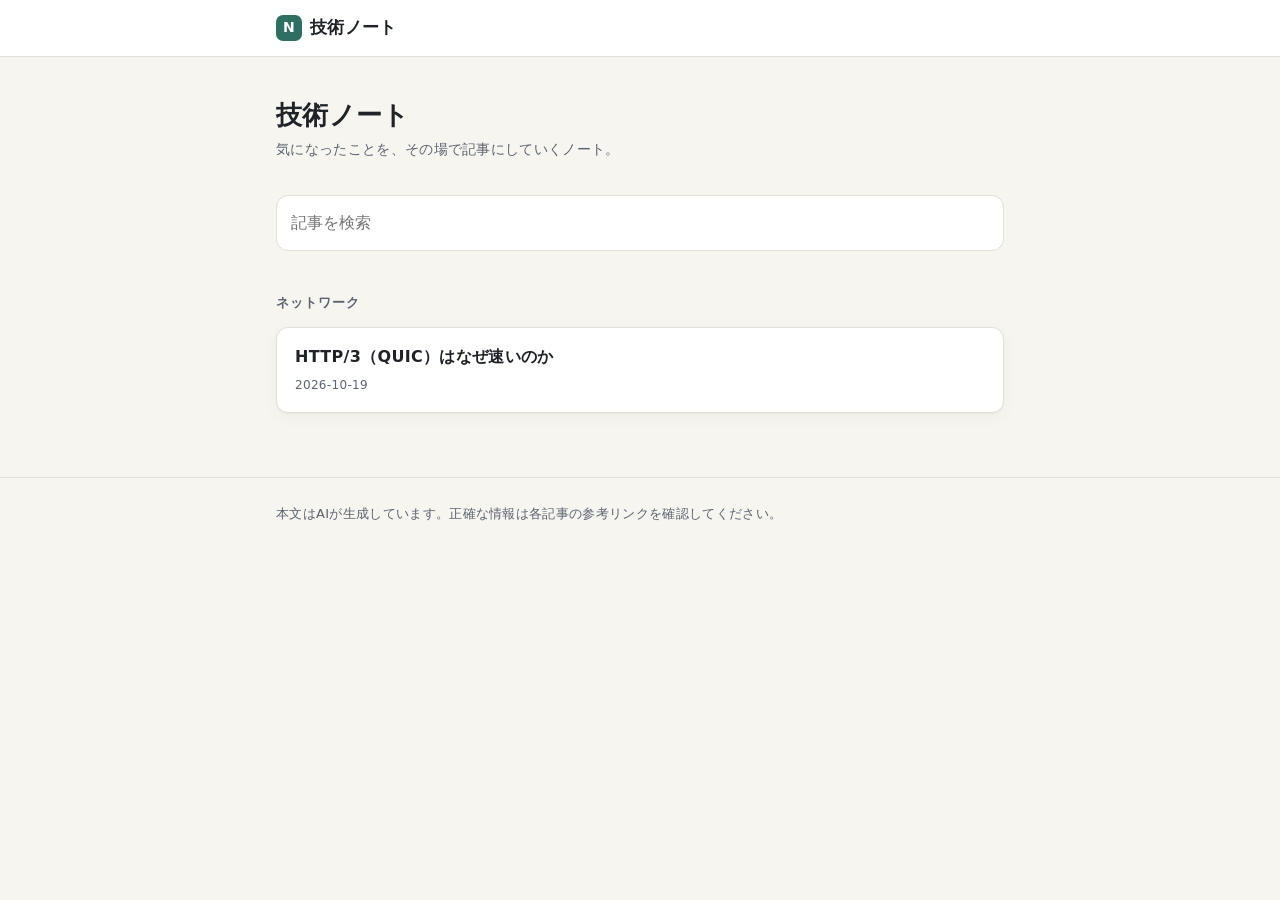
==== index.html @ 949f7abf "技術ノートの初期セットアップとサンプル記事 Co-Authored-By: Claude Opus 5.5 <noreply@anthropic.com> Claude-Session: https:" ====
<!doctype html>
<html lang="ja">
<head>
  <meta charset="utf-8">
  <meta name="viewport" content="width=device-width, initial-scale=1">
  <title>技術ノート</title>
  <meta name="description" content="気になったことをその場で記事にしていく技術ノート。">
  <link rel="stylesheet" href="styles/site.css">
</head>
<body>
  <header class="site-header">
    <div class="wrap">
      <a class="site-title" href="index.html"><span class="mark">N</span>技術ノート</a>
    </div>
  </header>

  <main class="wrap">
    <section class="hero">
      <h1>技術ノート</h1>
      <p>気になったことを、その場で記事にしていくノート。</p>
    </section>

    <input class="search" type="search" placeholder="記事を検索" aria-label="記事を検索" id="search">

    <!-- 記事一覧：カテゴリごとに section を作り、新しい記事を ul の先頭に追加する -->
    <section class="category">
      <h2>ネットワーク</h2>
      <ul class="cards">
        <li class="card">
          <a href="network/http3-quic.html">
            <div class="q">HTTP/3（QUIC）はなぜ速いのか</div>
            <div class="meta">2026-10-19</div>
          </a>
        </li>
      </ul>
    </section>

    <p class="empty" id="empty" hidden>該当する記事がありません。</p>
  </main>

  <footer class="site-footer">
    <div class="wrap">本文はAIが生成しています。正確な情報は各記事の参考リンクを確認してください。</div>
  </footer>

  <script>
    const input = document.getElementById('search');
    const empty = document.getElementById('empty');
    input.addEventListener('input', () => {
      const q = input.value.trim().toLowerCase();
      let total = 0;
      document.querySelectorAll('.category').forEach((cat) => {
        let shown = 0;
        cat.querySelectorAll('.card').forEach((card) => {
          const hit = card.textContent.toLowerCase().includes(q);
          card.hidden = !hit;
          if (hit) shown++;
        });
        cat.hidden = shown === 0;
        total += shown;
      });
      empty.hidden = total > 0;
    });
  </script>
</body>
</html>
---- styles/site.css ----
/* ===== Tokens ===== */
:root {
  --bg: #f7f5f0;
  --surface: #ffffff;
  --surface-2: #f0ede6;
  --text: #1f2328;
  --text-muted: #5c6370;
  --border: #e3dfd6;
  --accent: #2f6f62;
  --accent-soft: #e2efeb;
  --warn: #9a5b13;
  --warn-soft: #fbf0df;
  --code-bg: #1f2430;
  --code-text: #e6e6e6;
  --radius: 12px;
  --shadow: 0 1px 2px rgba(0, 0, 0, .04), 0 4px 16px rgba(0, 0, 0, .04);
  --font: "Hiragino Sans", "Hiragino Kaku Gothic ProN", "Noto Sans JP", "Yu Gothic UI", system-ui, sans-serif;
  --mono: ui-monospace, "SFMono-Regular", Menlo, Consolas, monospace;
  color-scheme: light;
}

@media (prefers-color-scheme: dark) {
  :root {
    --bg: #15171b;
    --surface: #1d2025;
    --surface-2: #252930;
    --text: #e7e9ec;
    --text-muted: #9aa3ad;
    --border: #2f343c;
    --accent: #6cc3ad;
    --accent-soft: #1d3530;
    --warn: #e0a85c;
    --warn-soft: #34291a;
    --code-bg: #0f1115;
    --shadow: none;
    color-scheme: dark;
  }
}

/* ===== Base ===== */
*, *::before, *::after { box-sizing: border-box; }

html { -webkit-text-size-adjust: 100%; }

body {
  margin: 0;
  background: var(--bg);
  color: var(--text);
  font-family: var(--font);
  font-size: 16px;
  line-height: 1.85;
  letter-spacing: .02em;
}

a { color: var(--accent); text-underline-offset: 3px; }

img, svg { max-width: 100%; height: auto; }

.wrap {
  max-width: 760px;
  margin: 0 auto;
  padding: 0 16px;
}

/* ===== Site header / footer ===== */
.site-header {
  border-bottom: 1px solid var(--border);
  background: var(--surface);
}
.site-header .wrap {
  display: flex;
  align-items: center;
  justify-content: space-between;
  height: 56px;
}
.site-title {
  font-weight: 700;
  font-size: 17px;
  color: var(--text);
  text-decoration: none;
  display: flex;
  align-items: center;
  gap: 8px;
}
.site-title .mark {
  display: inline-grid;
  place-items: center;
  width: 26px;
  height: 26px;
  border-radius: 7px;
  background: var(--accent);
  color: var(--surface);
  font-size: 14px;
}
.site-footer {
  margin-top: 64px;
  padding: 24px 0 40px;
  border-top: 1px solid var(--border);
  color: var(--text-muted);
  font-size: 13px;
}

/* ===== Index ===== */
.hero { padding: 40px 0 8px; }
.hero h1 { margin: 0 0 4px; font-size: 26px; line-height: 1.4; }
.hero p { margin: 0; color: var(--text-muted); font-size: 14px; }

.search {
  width: 100%;
  margin: 24px 0 8px;
  padding: 12px 14px;
  font: inherit;
  font-size: 16px;
  color: var(--text);
  background: var(--surface);
  border: 1px solid var(--border);
  border-radius: var(--radius);
  outline: none;
}
.search:focus { border-color: var(--accent); }

.category { margin-top: 32px; }
.category h2 {
  margin: 0 0 12px;
  font-size: 13px;
  font-weight: 700;
  letter-spacing: .08em;
  color: var(--text-muted);
}
.cards { list-style: none; margin: 0; padding: 0; display: grid; gap: 10px; }
.card a {
  display: block;
  padding: 16px 18px;
  background: var(--surface);
  border: 1px solid var(--border);
  border-radius: var(--radius);
  box-shadow: var(--shadow);
  color: var(--text);
  text-decoration: none;
  transition: border-color .15s;
}
.card a:hover { border-color: var(--accent); }
.card .q { font-weight: 700; line-height: 1.6; }
.card .meta { margin-top: 4px; font-size: 12px; color: var(--text-muted); }
.empty { color: var(--text-muted); font-size: 14px; }

/* ===== Article ===== */
.article { padding: 32px 0 0; }

.breadcrumb { font-size: 13px; color: var(--text-muted); }
.breadcrumb a { color: var(--text-muted); }

.article h1 { margin: 12px 0 8px; font-size: 26px; line-height: 1.45; }
.article-meta {
  display: flex;
  flex-wrap: wrap;
  gap: 8px 12px;
  align-items: center;
  font-size: 13px;
  color: var(--text-muted);
}
.chip {
  display: inline-block;
  padding: 2px 10px;
  border-radius: 999px;
  background: var(--accent-soft);
  color: var(--accent);
  font-size: 12px;
  font-weight: 700;
}

/* 元の質問 */
.question {
  margin: 24px 0 0;
  padding: 14px 16px;
  border-radius: var(--radius);
  background: var(--surface-2);
  font-size: 15px;
}
.question::before {
  content: "Q";
  display: inline-grid;
  place-items: center;
  width: 22px;
  height: 22px;
  margin-right: 8px;
  border-radius: 50%;
  background: var(--text);
  color: var(--bg);
  font-size: 12px;
  font-weight: 700;
  vertical-align: 1px;
}

/* 結論 */
.tldr {
  margin: 16px 0 0;
  padding: 18px 20px;
  border: 1px solid var(--accent);
  border-radius: var(--radius);
  background: var(--accent-soft);
}
.article .tldr h2 {
  margin: 0 0 6px;
  font-size: 14px;
  color: var(--accent);
  border: 0;
  padding: 0;
}
.tldr ul { margin: 0; padding-left: 1.2em; }

.article h2 {
  margin: 48px 0 12px;
  padding-bottom: 8px;
  border-bottom: 1px solid var(--border);
  font-size: 21px;
  line-height: 1.5;
}
.article h3 { margin: 32px 0 8px; font-size: 17px; }
.article p { margin: 12px 0; }
.article ul, .article ol { padding-left: 1.4em; }
.article li { margin: 4px 0; }

.article code {
  padding: 1px 6px;
  border-radius: 6px;
  background: var(--surface-2);
  font-family: var(--mono);
  font-size: .88em;
}
.article pre {
  overflow-x: auto;
  padding: 16px;
  border-radius: var(--radius);
  background: var(--code-bg);
  color: var(--code-text);
  font-size: 13.5px;
  line-height: 1.6;
}
.article pre code { padding: 0; background: none; color: inherit; font-size: inherit; }

/* 図 */
.figure {
  margin: 24px 0;
  padding: 20px 16px 14px;
  background: var(--surface);
  border: 1px solid var(--border);
  border-radius: var(--radius);
}
.figure svg { display: block; width: 100%; }
.figure figcaption {
  margin-top: 10px;
  text-align: center;
  font-size: 13px;
  color: var(--text-muted);
}
.figure .label { fill: var(--text); font-size: 13px; font-family: var(--font); }
.figure .sub { fill: var(--text-muted); font-size: 11px; font-family: var(--font); }
.figure .box { fill: var(--surface-2); stroke: var(--border); }
.figure .box-accent { fill: var(--accent-soft); stroke: var(--accent); }
.figure .line { stroke: var(--text-muted); stroke-width: 1.5; fill: none; }
.figure .line-accent { stroke: var(--accent); stroke-width: 2; fill: none; }
.figure .line-warn { stroke: var(--warn); stroke-width: 2; fill: none; }
.figure .fill-accent { fill: var(--accent); }
.figure .fill-warn { fill: var(--warn); }
.figure .fill-muted { fill: var(--text-muted); }

/* 補足・注意 */
.note, .caution {
  margin: 20px 0;
  padding: 14px 16px;
  border-left: 4px solid var(--accent);
  border-radius: 0 var(--radius) var(--radius) 0;
  background: var(--accent-soft);
  font-size: 15px;
}
.caution { border-color: var(--warn); background: var(--warn-soft); }
.note strong, .caution strong { display: block; margin-bottom: 2px; }

/* 表 */
.table-wrap { overflow-x: auto; margin: 20px 0; }
.article table {
  width: 100%;
  border-collapse: collapse;
  font-size: 14px;
  background: var(--surface);
  border-radius: var(--radius);
  overflow: hidden;
}
.article th, .article td {
  padding: 10px 12px;
  border-bottom: 1px solid var(--border);
  text-align: left;
  vertical-align: top;
}
.article th { background: var(--surface-2); font-weight: 700; white-space: nowrap; }
.article td:first-child { white-space: nowrap; font-weight: 700; }

/* 参考 */
.references {
  margin-top: 48px;
  padding: 18px 20px;
  border: 1px solid var(--border);
  border-radius: var(--radius);
  background: var(--surface);
  font-size: 14px;
}
.article .references h2 { margin: 0 0 8px; padding: 0; border: 0; font-size: 15px; }
.references ol { margin: 0; padding-left: 1.4em; }
.references li { word-break: break-all; }

.back { margin-top: 32px; font-size: 14px; }
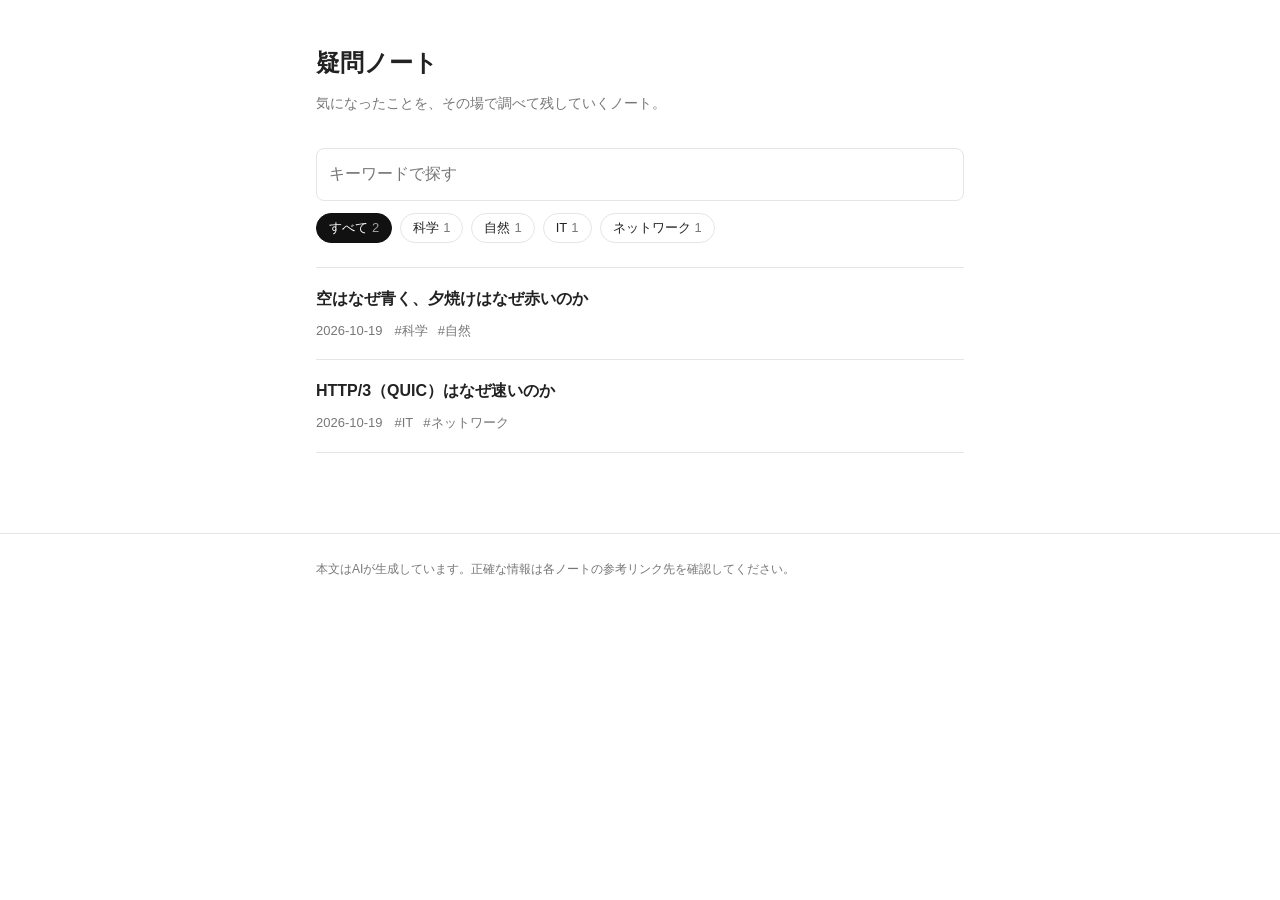
==== commit 7afd850d: "汎用の疑問ノートに変更、タグ絞り込みとシンプルなデザインに刷新 Co-Authored-By: Claude Opus 5.5 <noreply@anthropic.com> Claude-Sessi" ====
--- a/index.html
+++ b/index.html
@@ -3,63 +3,103 @@
 <head>
   <meta charset="utf-8">
   <meta name="viewport" content="width=device-width, initial-scale=1">
-  <title>技術ノート</title>
-  <meta name="description" content="気になったことをその場で記事にしていく技術ノート。">
+  <title>疑問ノート</title>
+  <meta name="description" content="気になったことを、その場で調べて残していくノート。">
   <link rel="stylesheet" href="styles/site.css">
 </head>
 <body>
-  <header class="site-header">
-    <div class="wrap">
-      <a class="site-title" href="index.html"><span class="mark">N</span>技術ノート</a>
-    </div>
-  </header>
-
   <main class="wrap">
-    <section class="hero">
-      <h1>技術ノート</h1>
-      <p>気になったことを、その場で記事にしていくノート。</p>
+    <section class="intro">
+      <h1>疑問ノート</h1>
+      <p>気になったことを、その場で調べて残していくノート。</p>
     </section>
 
-    <input class="search" type="search" placeholder="記事を検索" aria-label="記事を検索" id="search">
+    <input class="search" type="search" id="search" placeholder="キーワードで探す" aria-label="キーワードで探す">
+    <div class="tag-filter" id="tag-filter" aria-label="タグで絞り込む"></div>
 
-    <!-- 記事一覧：カテゴリごとに section を作り、新しい記事を ul の先頭に追加する -->
-    <section class="category">
-      <h2>ネットワーク</h2>
-      <ul class="cards">
-        <li class="card">
-          <a href="network/http3-quic.html">
-            <div class="q">HTTP/3（QUIC）はなぜ速いのか</div>
-            <div class="meta">2026-10-19</div>
-          </a>
-        </li>
-      </ul>
-    </section>
+    <!--
+      記事一覧。新しい記事を ul の先頭に追加する。
+      data-tags にはカンマ区切りでタグを書く（記事ページのタグと揃える）。
+    -->
+    <ul class="note-list" id="note-list">
+      <li data-tags="科学,自然">
+        <a class="title" href="notes/why-sky-is-blue.html">空はなぜ青く、夕焼けはなぜ赤いのか</a>
+        <div class="meta"><time datetime="2026-10-19">2026-10-19</time><span class="tags"></span></div>
+      </li>
+      <li data-tags="IT,ネットワーク">
+        <a class="title" href="notes/http3-quic.html">HTTP/3（QUIC）はなぜ速いのか</a>
+        <div class="meta"><time datetime="2026-10-19">2026-10-19</time><span class="tags"></span></div>
+      </li>
+    </ul>
 
-    <p class="empty" id="empty" hidden>該当する記事がありません。</p>
+    <p class="empty" id="empty" hidden>該当するノートがありません。</p>
   </main>
 
   <footer class="site-footer">
-    <div class="wrap">本文はAIが生成しています。正確な情報は各記事の参考リンクを確認してください。</div>
+    <div class="wrap">本文はAIが生成しています。正確な情報は各ノートの参考リンク先を確認してください。</div>
   </footer>
 
   <script>
-    const input = document.getElementById('search');
+    const items = [...document.querySelectorAll('#note-list li')];
+    const search = document.getElementById('search');
+    const filter = document.getElementById('tag-filter');
     const empty = document.getElementById('empty');
-    input.addEventListener('input', () => {
-      const q = input.value.trim().toLowerCase();
-      let total = 0;
-      document.querySelectorAll('.category').forEach((cat) => {
-        let shown = 0;
-        cat.querySelectorAll('.card').forEach((card) => {
-          const hit = card.textContent.toLowerCase().includes(q);
-          card.hidden = !hit;
-          if (hit) shown++;
-        });
-        cat.hidden = shown === 0;
-        total += shown;
+    let activeTag = new URLSearchParams(location.search).get('tag') || '';
+
+    const tagsOf = (li) => li.dataset.tags.split(',').map((t) => t.trim()).filter(Boolean);
+
+    // 各記事のタグ表示と、タグごとの件数を作る
+    const counts = new Map();
+    items.forEach((li) => {
+      const box = li.querySelector('.tags');
+      tagsOf(li).forEach((tag) => {
+        counts.set(tag, (counts.get(tag) || 0) + 1);
+        const a = document.createElement('a');
+        a.href = '?tag=' + encodeURIComponent(tag);
+        a.textContent = tag;
+        a.addEventListener('click', (e) => { e.preventDefault(); setTag(tag); });
+        box.appendChild(a);
       });
-      empty.hidden = total > 0;
     });
+    if (activeTag && !counts.has(activeTag)) activeTag = '';
+
+    // タグボタン（件数の多い順）
+    const buttons = [['', 'すべて', items.length], ...[...counts].sort((a, b) => b[1] - a[1]).map(([t, n]) => [t, t, n])];
+    buttons.forEach(([tag, label, n]) => {
+      const b = document.createElement('button');
+      b.type = 'button';
+      b.dataset.tag = tag;
+      b.append(label);
+      const c = document.createElement('span');
+      c.className = 'count';
+      c.textContent = n;
+      b.appendChild(c);
+      b.addEventListener('click', () => setTag(tag === activeTag ? '' : tag));
+      filter.appendChild(b);
+    });
+
+    function setTag(tag) {
+      activeTag = tag;
+      const url = tag ? '?tag=' + encodeURIComponent(tag) : location.pathname;
+      history.replaceState(null, '', url);
+      render();
+    }
+
+    function render() {
+      const q = search.value.trim().toLowerCase();
+      let shown = 0;
+      items.forEach((li) => {
+        const hitTag = !activeTag || tagsOf(li).includes(activeTag);
+        const hitText = !q || li.textContent.toLowerCase().includes(q);
+        li.hidden = !(hitTag && hitText);
+        if (!li.hidden) shown++;
+      });
+      filter.querySelectorAll('button').forEach((b) => b.setAttribute('aria-pressed', String(b.dataset.tag === activeTag)));
+      empty.hidden = shown > 0;
+    }
+
+    search.addEventListener('input', render);
+    render();
   </script>
 </body>
 </html>
--- a/styles/site.css
+++ b/styles/site.css
@@ -1,45 +1,34 @@
 /* ===== Tokens ===== */
 :root {
-  --bg: #f7f5f0;
-  --surface: #ffffff;
-  --surface-2: #f0ede6;
-  --text: #1f2328;
-  --text-muted: #5c6370;
-  --border: #e3dfd6;
-  --accent: #2f6f62;
-  --accent-soft: #e2efeb;
-  --warn: #9a5b13;
-  --warn-soft: #fbf0df;
-  --code-bg: #1f2430;
-  --code-text: #e6e6e6;
-  --radius: 12px;
-  --shadow: 0 1px 2px rgba(0, 0, 0, .04), 0 4px 16px rgba(0, 0, 0, .04);
-  --font: "Hiragino Sans", "Hiragino Kaku Gothic ProN", "Noto Sans JP", "Yu Gothic UI", system-ui, sans-serif;
-  --mono: ui-monospace, "SFMono-Regular", Menlo, Consolas, monospace;
+  --bg: #ffffff;
+  --text: #222222;
+  --muted: #777777;
+  --line: #e5e5e5;
+  --soft: #f5f5f5;
+  --strong: #111111;
+  --mark: #d9480f; /* 図で強調したい箇所だけに使う */
+  --blue: #2f6fdb; /* 図で「青」そのものを表すときだけに使う */
+  --font: -apple-system, BlinkMacSystemFont, "Hiragino Sans", "Noto Sans JP", "Yu Gothic UI", sans-serif;
+  --mono: ui-monospace, Menlo, Consolas, monospace;
   color-scheme: light;
 }
 
 @media (prefers-color-scheme: dark) {
   :root {
-    --bg: #15171b;
-    --surface: #1d2025;
-    --surface-2: #252930;
-    --text: #e7e9ec;
-    --text-muted: #9aa3ad;
-    --border: #2f343c;
-    --accent: #6cc3ad;
-    --accent-soft: #1d3530;
-    --warn: #e0a85c;
-    --warn-soft: #34291a;
-    --code-bg: #0f1115;
-    --shadow: none;
+    --bg: #121212;
+    --text: #e4e4e4;
+    --muted: #8c8c8c;
+    --line: #2c2c2c;
+    --soft: #1c1c1c;
+    --strong: #f5f5f5;
+    --mark: #ff8a4c;
+    --blue: #6ea2ff;
     color-scheme: dark;
   }
 }
 
 /* ===== Base ===== */
 *, *::before, *::after { box-sizing: border-box; }
-
 html { -webkit-text-size-adjust: 100%; }
 
 body {
@@ -48,265 +37,159 @@
   color: var(--text);
   font-family: var(--font);
   font-size: 16px;
-  line-height: 1.85;
-  letter-spacing: .02em;
+  line-height: 1.9;
 }
 
-a { color: var(--accent); text-underline-offset: 3px; }
+a { color: inherit; text-underline-offset: 3px; text-decoration-color: var(--muted); }
+a:hover { text-decoration-color: var(--text); }
 
-img, svg { max-width: 100%; height: auto; }
+.wrap { max-width: 680px; margin: 0 auto; padding: 0 16px; }
 
-.wrap {
-  max-width: 760px;
-  margin: 0 auto;
-  padding: 0 16px;
+.site-header { padding: 20px 0; }
+.site-title { font-weight: 700; text-decoration: none; }
+
+.site-footer {
+  margin-top: 80px;
+  padding: 24px 0 48px;
+  border-top: 1px solid var(--line);
+  color: var(--muted);
+  font-size: 12px;
 }
 
-/* ===== Site header / footer ===== */
-.site-header {
-  border-bottom: 1px solid var(--border);
-  background: var(--surface);
-}
-.site-header .wrap {
-  display: flex;
-  align-items: center;
-  justify-content: space-between;
-  height: 56px;
-}
-.site-title {
-  font-weight: 700;
-  font-size: 17px;
-  color: var(--text);
-  text-decoration: none;
-  display: flex;
-  align-items: center;
-  gap: 8px;
-}
-.site-title .mark {
-  display: inline-grid;
-  place-items: center;
-  width: 26px;
-  height: 26px;
-  border-radius: 7px;
-  background: var(--accent);
-  color: var(--surface);
-  font-size: 14px;
-}
-.site-footer {
-  margin-top: 64px;
-  padding: 24px 0 40px;
-  border-top: 1px solid var(--border);
-  color: var(--text-muted);
-  font-size: 13px;
-}
+/* ===== Tags ===== */
+.tags { display: flex; flex-wrap: wrap; gap: 4px 10px; font-size: 13px; color: var(--muted); }
+.tags a { text-decoration: none; }
+.tags a::before { content: "#"; }
 
 /* ===== Index ===== */
-.hero { padding: 40px 0 8px; }
-.hero h1 { margin: 0 0 4px; font-size: 26px; line-height: 1.4; }
-.hero p { margin: 0; color: var(--text-muted); font-size: 14px; }
+.intro { padding: 40px 0 8px; }
+.intro h1 { margin: 0; font-size: 24px; }
+.intro p { margin: 4px 0 0; color: var(--muted); font-size: 14px; }
 
 .search {
   width: 100%;
-  margin: 24px 0 8px;
-  padding: 12px 14px;
+  margin: 24px 0 12px;
+  padding: 10px 12px;
   font: inherit;
   font-size: 16px;
   color: var(--text);
-  background: var(--surface);
-  border: 1px solid var(--border);
-  border-radius: var(--radius);
+  background: var(--bg);
+  border: 1px solid var(--line);
+  border-radius: 8px;
   outline: none;
 }
-.search:focus { border-color: var(--accent); }
+.search:focus { border-color: var(--muted); }
 
-.category { margin-top: 32px; }
-.category h2 {
-  margin: 0 0 12px;
+.tag-filter { display: flex; flex-wrap: wrap; gap: 8px; margin: 0 0 24px; }
+.tag-filter button {
+  padding: 4px 12px;
+  font: inherit;
   font-size: 13px;
-  font-weight: 700;
-  letter-spacing: .08em;
-  color: var(--text-muted);
+  line-height: 1.6;
+  color: var(--text);
+  background: var(--bg);
+  border: 1px solid var(--line);
+  border-radius: 999px;
+  cursor: pointer;
 }
-.cards { list-style: none; margin: 0; padding: 0; display: grid; gap: 10px; }
-.card a {
-  display: block;
-  padding: 16px 18px;
-  background: var(--surface);
-  border: 1px solid var(--border);
-  border-radius: var(--radius);
-  box-shadow: var(--shadow);
-  color: var(--text);
-  text-decoration: none;
-  transition: border-color .15s;
+.tag-filter button[aria-pressed="true"] {
+  background: var(--strong);
+  border-color: var(--strong);
+  color: var(--bg);
 }
-.card a:hover { border-color: var(--accent); }
-.card .q { font-weight: 700; line-height: 1.6; }
-.card .meta { margin-top: 4px; font-size: 12px; color: var(--text-muted); }
-.empty { color: var(--text-muted); font-size: 14px; }
+.tag-filter .count { margin-left: 4px; opacity: .6; }
 
-/* ===== Article ===== */
-.article { padding: 32px 0 0; }
+.note-list { list-style: none; margin: 0; padding: 0; border-top: 1px solid var(--line); }
+.note-list li { padding: 16px 0; border-bottom: 1px solid var(--line); }
+.note-list .title { font-weight: 700; text-decoration: none; line-height: 1.6; }
+.note-list .title:hover { text-decoration: underline; }
+.note-list .meta { display: flex; flex-wrap: wrap; gap: 4px 12px; margin-top: 4px; font-size: 13px; color: var(--muted); }
+.empty { color: var(--muted); font-size: 14px; }
 
-.breadcrumb { font-size: 13px; color: var(--text-muted); }
-.breadcrumb a { color: var(--text-muted); }
+/* ===== Note ===== */
+.note { padding-top: 16px; }
+.back-link { font-size: 13px; color: var(--muted); }
 
-.article h1 { margin: 12px 0 8px; font-size: 26px; line-height: 1.45; }
-.article-meta {
-  display: flex;
-  flex-wrap: wrap;
-  gap: 8px 12px;
-  align-items: center;
-  font-size: 13px;
-  color: var(--text-muted);
-}
-.chip {
-  display: inline-block;
-  padding: 2px 10px;
-  border-radius: 999px;
-  background: var(--accent-soft);
-  color: var(--accent);
-  font-size: 12px;
-  font-weight: 700;
+.note h1 { margin: 16px 0 8px; font-size: 24px; line-height: 1.5; }
+.note-meta { display: flex; flex-wrap: wrap; gap: 4px 12px; font-size: 13px; color: var(--muted); }
+
+/* 元の疑問 */
+.question {
+  margin: 28px 0 0;
+  padding-left: 14px;
+  border-left: 3px solid var(--line);
+  color: var(--muted);
 }
 
-/* 元の質問 */
-.question {
-  margin: 24px 0 0;
-  padding: 14px 16px;
-  border-radius: var(--radius);
-  background: var(--surface-2);
-  font-size: 15px;
+/* まとめ */
+.summary {
+  margin: 20px 0 0;
+  padding: 16px 20px;
+  background: var(--soft);
+  border-radius: 8px;
 }
-.question::before {
-  content: "Q";
-  display: inline-grid;
-  place-items: center;
-  width: 22px;
-  height: 22px;
-  margin-right: 8px;
-  border-radius: 50%;
-  background: var(--text);
-  color: var(--bg);
-  font-size: 12px;
-  font-weight: 700;
-  vertical-align: 1px;
-}
+.note .summary h2 { margin: 0 0 4px; padding: 0; border: 0; font-size: 14px; }
+.summary ul { margin: 0; padding-left: 1.2em; }
 
-/* 結論 */
-.tldr {
-  margin: 16px 0 0;
-  padding: 18px 20px;
-  border: 1px solid var(--accent);
-  border-radius: var(--radius);
-  background: var(--accent-soft);
-}
-.article .tldr h2 {
-  margin: 0 0 6px;
-  font-size: 14px;
-  color: var(--accent);
-  border: 0;
-  padding: 0;
-}
-.tldr ul { margin: 0; padding-left: 1.2em; }
+.note h2 { margin: 48px 0 8px; font-size: 19px; line-height: 1.5; }
+.note h3 { margin: 28px 0 4px; font-size: 16px; }
+.note p { margin: 10px 0; }
+.note ul, .note ol { padding-left: 1.4em; }
 
-.article h2 {
-  margin: 48px 0 12px;
-  padding-bottom: 8px;
-  border-bottom: 1px solid var(--border);
-  font-size: 21px;
-  line-height: 1.5;
-}
-.article h3 { margin: 32px 0 8px; font-size: 17px; }
-.article p { margin: 12px 0; }
-.article ul, .article ol { padding-left: 1.4em; }
-.article li { margin: 4px 0; }
-
-.article code {
-  padding: 1px 6px;
-  border-radius: 6px;
-  background: var(--surface-2);
+.note code {
+  padding: 1px 5px;
+  border-radius: 4px;
+  background: var(--soft);
   font-family: var(--mono);
   font-size: .88em;
 }
-.article pre {
+.note pre {
   overflow-x: auto;
-  padding: 16px;
-  border-radius: var(--radius);
-  background: var(--code-bg);
-  color: var(--code-text);
+  padding: 14px 16px;
+  border-radius: 8px;
+  background: var(--soft);
   font-size: 13.5px;
   line-height: 1.6;
 }
-.article pre code { padding: 0; background: none; color: inherit; font-size: inherit; }
+.note pre code { padding: 0; background: none; }
+
+/* 補足・注意 */
+.aside, .caution {
+  margin: 20px 0;
+  padding: 2px 0 2px 14px;
+  border-left: 3px solid var(--line);
+  font-size: 15px;
+}
+.caution { border-color: var(--mark); }
+.aside strong, .caution strong { display: block; font-size: 13px; }
+.caution strong { color: var(--mark); }
 
 /* 図 */
-.figure {
-  margin: 24px 0;
-  padding: 20px 16px 14px;
-  background: var(--surface);
-  border: 1px solid var(--border);
-  border-radius: var(--radius);
-}
-.figure svg { display: block; width: 100%; }
-.figure figcaption {
-  margin-top: 10px;
-  text-align: center;
-  font-size: 13px;
-  color: var(--text-muted);
-}
+.figure { margin: 28px 0; }
+.figure svg { display: block; width: 100%; height: auto; }
+.figure figcaption { margin-top: 8px; text-align: center; font-size: 13px; color: var(--muted); }
 .figure .label { fill: var(--text); font-size: 13px; font-family: var(--font); }
-.figure .sub { fill: var(--text-muted); font-size: 11px; font-family: var(--font); }
-.figure .box { fill: var(--surface-2); stroke: var(--border); }
-.figure .box-accent { fill: var(--accent-soft); stroke: var(--accent); }
-.figure .line { stroke: var(--text-muted); stroke-width: 1.5; fill: none; }
-.figure .line-accent { stroke: var(--accent); stroke-width: 2; fill: none; }
-.figure .line-warn { stroke: var(--warn); stroke-width: 2; fill: none; }
-.figure .fill-accent { fill: var(--accent); }
-.figure .fill-warn { fill: var(--warn); }
-.figure .fill-muted { fill: var(--text-muted); }
-
-/* 補足・注意 */
-.note, .caution {
-  margin: 20px 0;
-  padding: 14px 16px;
-  border-left: 4px solid var(--accent);
-  border-radius: 0 var(--radius) var(--radius) 0;
-  background: var(--accent-soft);
-  font-size: 15px;
-}
-.caution { border-color: var(--warn); background: var(--warn-soft); }
-.note strong, .caution strong { display: block; margin-bottom: 2px; }
+.figure .sub { fill: var(--muted); font-size: 11px; font-family: var(--font); }
+.figure .box { fill: var(--soft); stroke: var(--line); }
+.figure .stroke { stroke: var(--text); stroke-width: 1.5; fill: none; }
+.figure .stroke-muted { stroke: var(--muted); stroke-width: 1.5; fill: none; }
+.figure .stroke-mark { stroke: var(--mark); stroke-width: 2; fill: none; }
+.figure .fill { fill: var(--text); }
+.figure .fill-muted { fill: var(--muted); }
+.figure .fill-mark { fill: var(--mark); }
+.figure .text-mark { fill: var(--mark); }
+.figure .stroke-blue { stroke: var(--blue); stroke-width: 1.5; fill: none; }
+.figure .text-blue { fill: var(--blue); }
 
 /* 表 */
 .table-wrap { overflow-x: auto; margin: 20px 0; }
-.article table {
-  width: 100%;
-  border-collapse: collapse;
-  font-size: 14px;
-  background: var(--surface);
-  border-radius: var(--radius);
-  overflow: hidden;
-}
-.article th, .article td {
-  padding: 10px 12px;
-  border-bottom: 1px solid var(--border);
-  text-align: left;
-  vertical-align: top;
-}
-.article th { background: var(--surface-2); font-weight: 700; white-space: nowrap; }
-.article td:first-child { white-space: nowrap; font-weight: 700; }
+.note table { width: 100%; border-collapse: collapse; font-size: 14px; }
+.note th, .note td { padding: 8px 10px; border-bottom: 1px solid var(--line); text-align: left; vertical-align: top; }
+.note th { border-bottom-color: var(--muted); white-space: nowrap; }
+.note td:first-child { white-space: nowrap; }
 
 /* 参考 */
-.references {
-  margin-top: 48px;
-  padding: 18px 20px;
-  border: 1px solid var(--border);
-  border-radius: var(--radius);
-  background: var(--surface);
-  font-size: 14px;
-}
-.article .references h2 { margin: 0 0 8px; padding: 0; border: 0; font-size: 15px; }
+.references { margin-top: 56px; font-size: 13px; color: var(--muted); }
+.note .references h2 { margin: 0 0 4px; font-size: 13px; }
 .references ol { margin: 0; padding-left: 1.4em; }
 .references li { word-break: break-all; }
-
-.back { margin-top: 32px; font-size: 14px; }
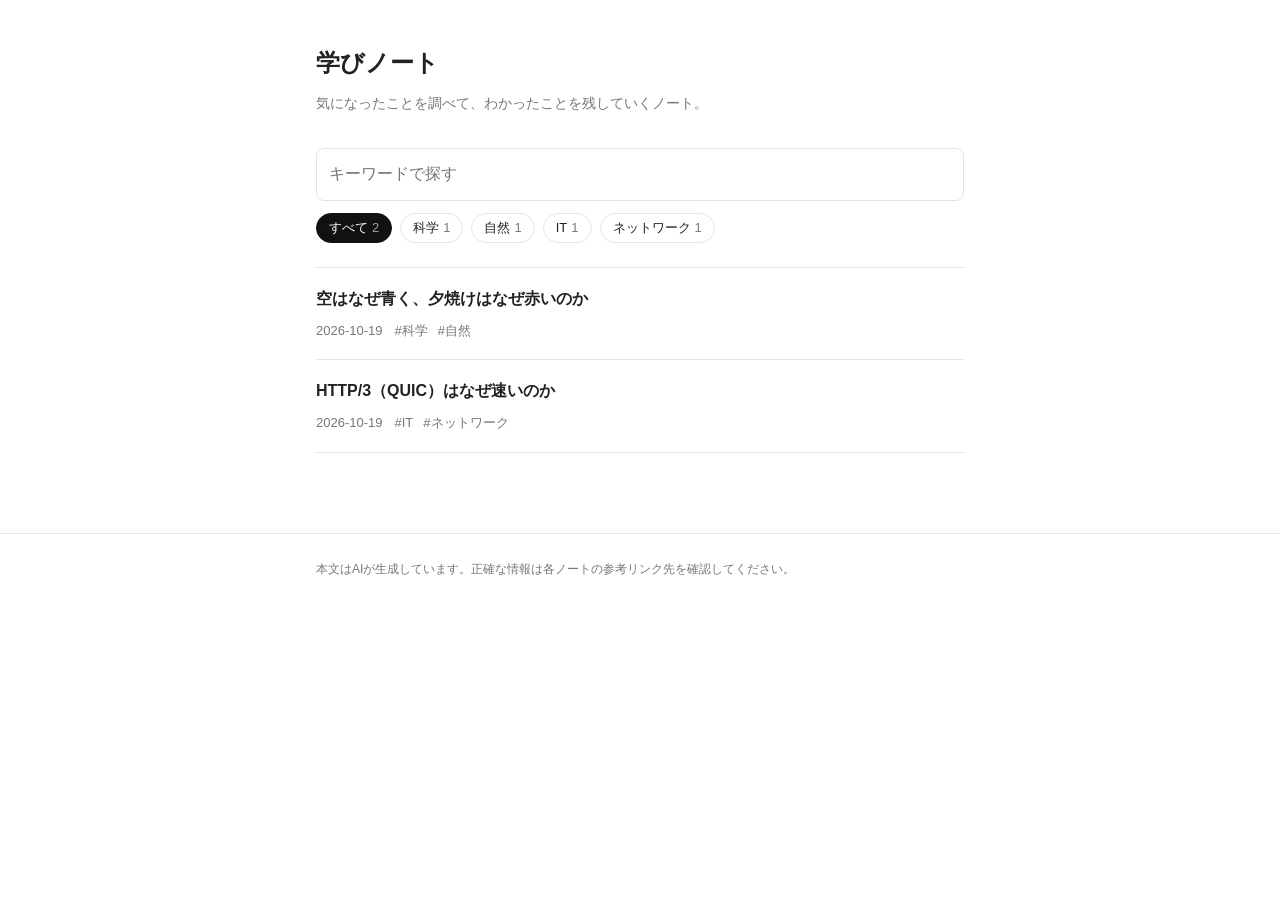
==== commit 75884c4e: "学びノートに変更：会話のあとにまとめる運用とスキル化 Co-Authored-By: Claude Opus 5.5 <noreply@anthropic.com> Claude-Session: h" ====
--- a/index.html
+++ b/index.html
@@ -3,15 +3,15 @@
 <head>
   <meta charset="utf-8">
   <meta name="viewport" content="width=device-width, initial-scale=1">
-  <title>疑問ノート</title>
-  <meta name="description" content="気になったことを、その場で調べて残していくノート。">
+  <title>学びノート</title>
+  <meta name="description" content="気になったことを調べて、わかったことを残していくノート。">
   <link rel="stylesheet" href="styles/site.css">
 </head>
 <body>
   <main class="wrap">
     <section class="intro">
-      <h1>疑問ノート</h1>
-      <p>気になったことを、その場で調べて残していくノート。</p>
+      <h1>学びノート</h1>
+      <p>気になったことを調べて、わかったことを残していくノート。</p>
     </section>
 
     <input class="search" type="search" id="search" placeholder="キーワードで探す" aria-label="キーワードで探す">
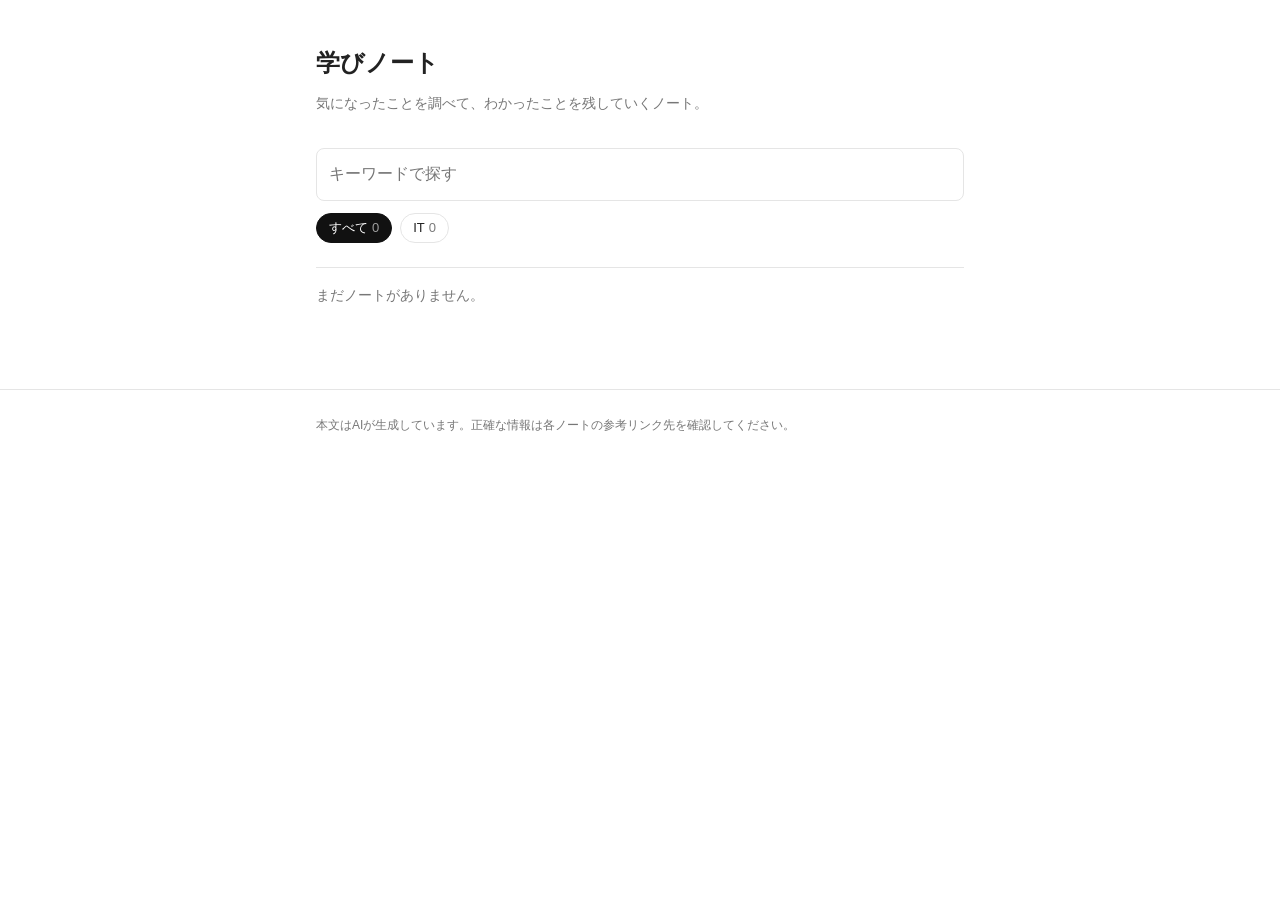
==== commit c1856566: "サンプルノートを削除し、タグを一覧管理に変更（初期タグはITのみ） Co-Authored-By: Claude Opus 5.5 <noreply@anthropic.com> Claude-Ses" ====
--- a/index.html
+++ b/index.html
@@ -15,24 +15,26 @@
     </section>
 
     <input class="search" type="search" id="search" placeholder="キーワードで探す" aria-label="キーワードで探す">
-    <div class="tag-filter" id="tag-filter" aria-label="タグで絞り込む"></div>
+    <!--
+      タグの一覧（ここに書いた順にボタンが並ぶ）。カンマ区切り。
+      新しいタグはユーザーの確認を取ってから末尾に追加する。
+    -->
+    <div class="tag-filter" id="tag-filter" aria-label="タグで絞り込む" data-tags="IT"></div>
 
     <!--
-      記事一覧。新しい記事を ul の先頭に追加する。
-      data-tags にはカンマ区切りでタグを書く（記事ページのタグと揃える）。
+      ノート一覧。新しいノートを ul の先頭に追加する。
+      data-tags にはカンマ区切りでタグを書く（ノートページのタグと揃える）。
+      例:
+      <li data-tags="IT">
+        <a class="title" href="notes/slug.html">タイトル</a>
+        <div class="meta"><time datetime="YYYY-MM-DD">YYYY-MM-DD</time><span class="tags"></span></div>
+      </li>
     -->
     <ul class="note-list" id="note-list">
-      <li data-tags="科学,自然">
-        <a class="title" href="notes/why-sky-is-blue.html">空はなぜ青く、夕焼けはなぜ赤いのか</a>
-        <div class="meta"><time datetime="2026-10-19">2026-10-19</time><span class="tags"></span></div>
-      </li>
-      <li data-tags="IT,ネットワーク">
-        <a class="title" href="notes/http3-quic.html">HTTP/3（QUIC）はなぜ速いのか</a>
-        <div class="meta"><time datetime="2026-10-19">2026-10-19</time><span class="tags"></span></div>
-      </li>
     </ul>
 
     <p class="empty" id="empty" hidden>該当するノートがありません。</p>
+    <p class="empty" id="no-notes" hidden>まだノートがありません。</p>
   </main>
 
   <footer class="site-footer">
@@ -46,10 +48,11 @@
     const empty = document.getElementById('empty');
     let activeTag = new URLSearchParams(location.search).get('tag') || '';
 
-    const tagsOf = (li) => li.dataset.tags.split(',').map((t) => t.trim()).filter(Boolean);
+    const splitTags = (s) => (s || '').split(',').map((t) => t.trim()).filter(Boolean);
+    const tagsOf = (li) => splitTags(li.dataset.tags);
 
-    // 各記事のタグ表示と、タグごとの件数を作る
-    const counts = new Map();
+    // 各ノートのタグ表示と、タグごとの件数を作る（タグ一覧の順。一覧にないタグも末尾に出す）
+    const counts = new Map(splitTags(filter.dataset.tags).map((t) => [t, 0]));
     items.forEach((li) => {
       const box = li.querySelector('.tags');
       tagsOf(li).forEach((tag) => {
@@ -63,8 +66,8 @@
     });
     if (activeTag && !counts.has(activeTag)) activeTag = '';
 
-    // タグボタン（件数の多い順）
-    const buttons = [['', 'すべて', items.length], ...[...counts].sort((a, b) => b[1] - a[1]).map(([t, n]) => [t, t, n])];
+    // タグボタン
+    const buttons = [['', 'すべて', items.length], ...[...counts].map(([t, n]) => [t, t, n])];
     buttons.forEach(([tag, label, n]) => {
       const b = document.createElement('button');
       b.type = 'button';
@@ -95,7 +98,8 @@
         if (!li.hidden) shown++;
       });
       filter.querySelectorAll('button').forEach((b) => b.setAttribute('aria-pressed', String(b.dataset.tag === activeTag)));
-      empty.hidden = shown > 0;
+      empty.hidden = shown > 0 || items.length === 0;
+      document.getElementById('no-notes').hidden = items.length > 0;
     }
 
     search.addEventListener('input', render);
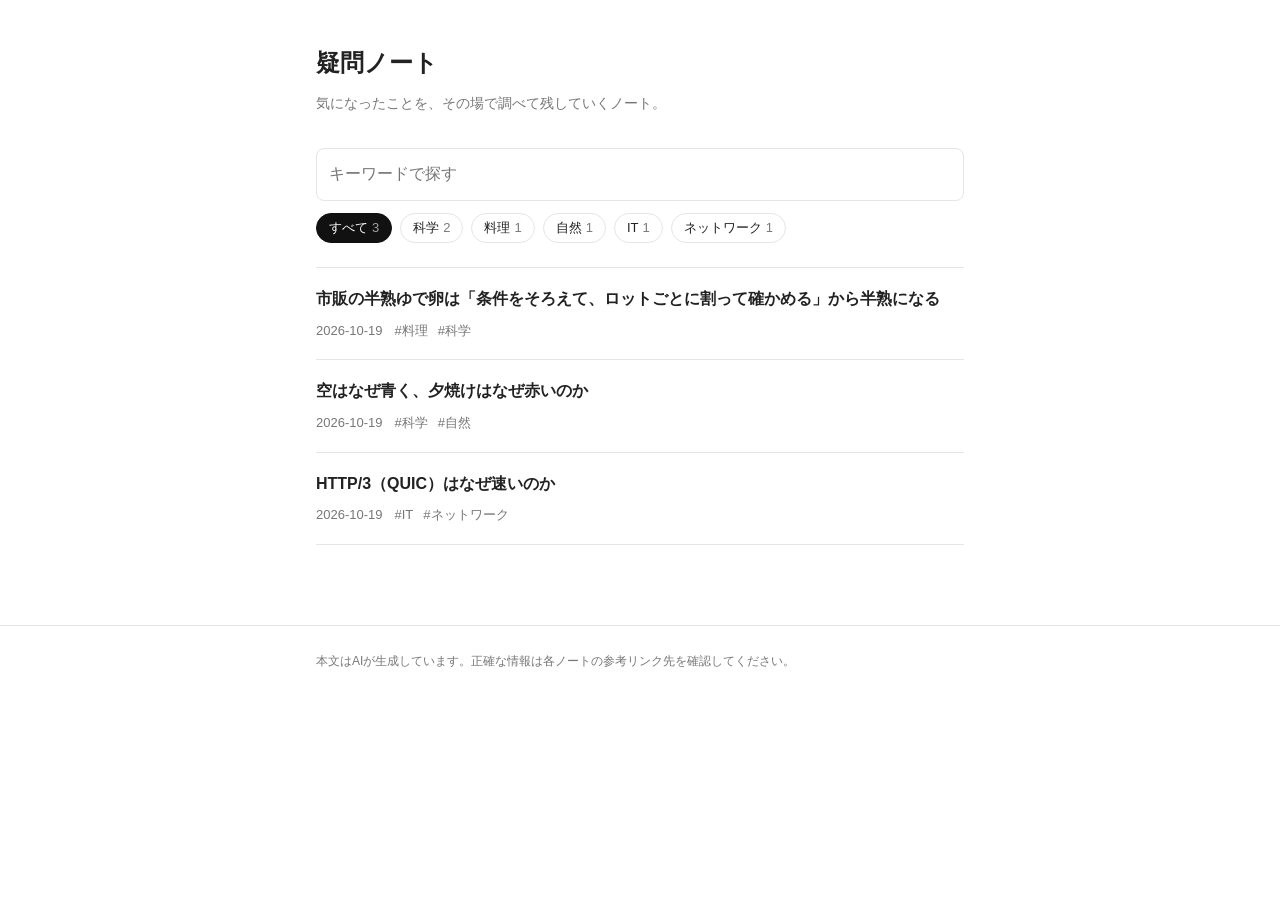
==== commit 5c1cef7c: "ノート追加: 市販の半熟ゆで卵が半熟だと言える理由 Co-Authored-By: Claude Opus 5.5 <noreply@anthropic.com> Claude-Session: ht" ====
--- a/index.html
+++ b/index.html
@@ -3,38 +3,40 @@
 <head>
   <meta charset="utf-8">
   <meta name="viewport" content="width=device-width, initial-scale=1">
-  <title>学びノート</title>
-  <meta name="description" content="気になったことを調べて、わかったことを残していくノート。">
+  <title>疑問ノート</title>
+  <meta name="description" content="気になったことを、その場で調べて残していくノート。">
   <link rel="stylesheet" href="styles/site.css">
 </head>
 <body>
   <main class="wrap">
     <section class="intro">
-      <h1>学びノート</h1>
-      <p>気になったことを調べて、わかったことを残していくノート。</p>
+      <h1>疑問ノート</h1>
+      <p>気になったことを、その場で調べて残していくノート。</p>
     </section>
 
     <input class="search" type="search" id="search" placeholder="キーワードで探す" aria-label="キーワードで探す">
-    <!--
-      タグの一覧（ここに書いた順にボタンが並ぶ）。カンマ区切り。
-      新しいタグはユーザーの確認を取ってから末尾に追加する。
-    -->
-    <div class="tag-filter" id="tag-filter" aria-label="タグで絞り込む" data-tags="IT"></div>
+    <div class="tag-filter" id="tag-filter" aria-label="タグで絞り込む"></div>
 
     <!--
-      ノート一覧。新しいノートを ul の先頭に追加する。
-      data-tags にはカンマ区切りでタグを書く（ノートページのタグと揃える）。
-      例:
-      <li data-tags="IT">
-        <a class="title" href="notes/slug.html">タイトル</a>
-        <div class="meta"><time datetime="YYYY-MM-DD">YYYY-MM-DD</time><span class="tags"></span></div>
-      </li>
+      記事一覧。新しい記事を ul の先頭に追加する。
+      data-tags にはカンマ区切りでタグを書く（記事ページのタグと揃える）。
     -->
     <ul class="note-list" id="note-list">
+      <li data-tags="料理,科学">
+        <a class="title" href="notes/store-soft-boiled-eggs.html">市販の半熟ゆで卵は「条件をそろえて、ロットごとに割って確かめる」から半熟になる</a>
+        <div class="meta"><time datetime="2026-10-19">2026-10-19</time><span class="tags"></span></div>
+      </li>
+      <li data-tags="科学,自然">
+        <a class="title" href="notes/why-sky-is-blue.html">空はなぜ青く、夕焼けはなぜ赤いのか</a>
+        <div class="meta"><time datetime="2026-10-19">2026-10-19</time><span class="tags"></span></div>
+      </li>
+      <li data-tags="IT,ネットワーク">
+        <a class="title" href="notes/http3-quic.html">HTTP/3（QUIC）はなぜ速いのか</a>
+        <div class="meta"><time datetime="2026-10-19">2026-10-19</time><span class="tags"></span></div>
+      </li>
     </ul>
 
     <p class="empty" id="empty" hidden>該当するノートがありません。</p>
-    <p class="empty" id="no-notes" hidden>まだノートがありません。</p>
   </main>
 
   <footer class="site-footer">
@@ -48,11 +50,10 @@
     const empty = document.getElementById('empty');
     let activeTag = new URLSearchParams(location.search).get('tag') || '';
 
-    const splitTags = (s) => (s || '').split(',').map((t) => t.trim()).filter(Boolean);
-    const tagsOf = (li) => splitTags(li.dataset.tags);
+    const tagsOf = (li) => li.dataset.tags.split(',').map((t) => t.trim()).filter(Boolean);
 
-    // 各ノートのタグ表示と、タグごとの件数を作る（タグ一覧の順。一覧にないタグも末尾に出す）
-    const counts = new Map(splitTags(filter.dataset.tags).map((t) => [t, 0]));
+    // 各記事のタグ表示と、タグごとの件数を作る
+    const counts = new Map();
     items.forEach((li) => {
       const box = li.querySelector('.tags');
       tagsOf(li).forEach((tag) => {
@@ -66,8 +67,8 @@
     });
     if (activeTag && !counts.has(activeTag)) activeTag = '';
 
-    // タグボタン
-    const buttons = [['', 'すべて', items.length], ...[...counts].map(([t, n]) => [t, t, n])];
+    // タグボタン（件数の多い順）
+    const buttons = [['', 'すべて', items.length], ...[...counts].sort((a, b) => b[1] - a[1]).map(([t, n]) => [t, t, n])];
     buttons.forEach(([tag, label, n]) => {
       const b = document.createElement('button');
       b.type = 'button';
@@ -98,8 +99,7 @@
         if (!li.hidden) shown++;
       });
       filter.querySelectorAll('button').forEach((b) => b.setAttribute('aria-pressed', String(b.dataset.tag === activeTag)));
-      empty.hidden = shown > 0 || items.length === 0;
-      document.getElementById('no-notes').hidden = items.length > 0;
+      empty.hidden = shown > 0;
     }
 
     search.addEventListener('input', render);
